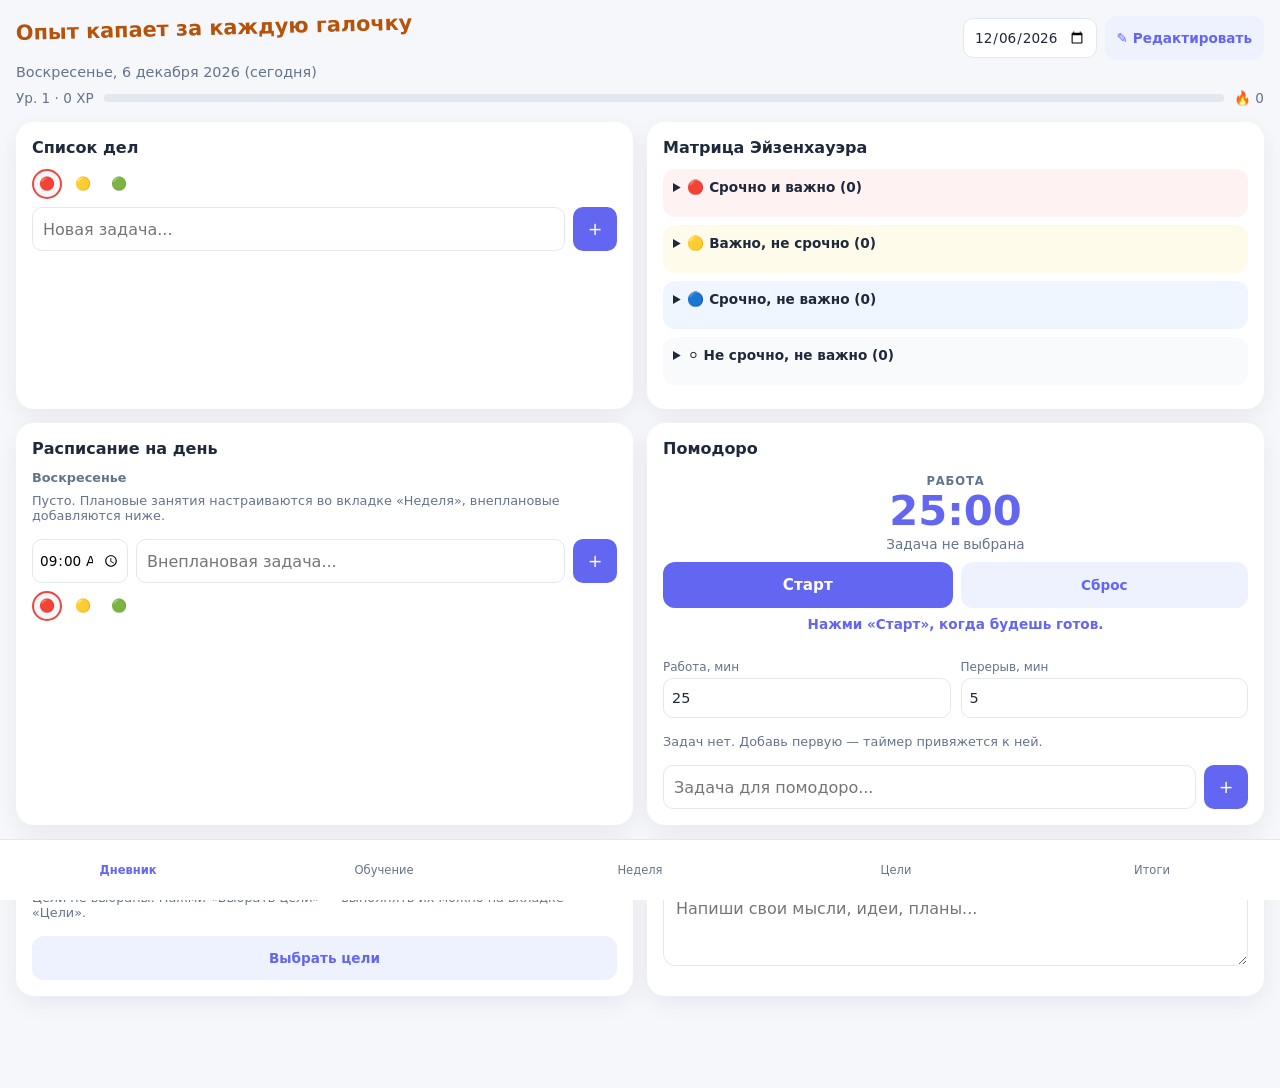
==== index.html @ 2822012b "Initial commit" ====
<!DOCTYPE html>
<html lang="ru">
<head>
  <meta charset="UTF-8">
  <meta name="viewport" content="width=device-width, initial-scale=1, viewport-fit=cover">
  <meta http-equiv="Cache-Control" content="no-cache, no-store, must-revalidate">
  <title>Мой ежедневник</title>

  <!-- Стили: по файлу на компонент/экран -->
  <link rel="stylesheet" href="css/base.css">
  <link rel="stylesheet" href="css/dashboard.css">
  <link rel="stylesheet" href="css/tasks.css">
  <link rel="stylesheet" href="css/matrix.css">
  <link rel="stylesheet" href="css/schedule.css">
  <link rel="stylesheet" href="css/week.css">
  <link rel="stylesheet" href="css/notes.css">
  <link rel="stylesheet" href="css/pomodoro.css">
  <link rel="stylesheet" href="css/goals.css">
  <link rel="stylesheet" href="css/learn.css">
  <link rel="stylesheet" href="css/review.css">
  <link rel="stylesheet" href="css/modals.css">
</head>
<body>
  <main id="app">
    <!-- ЭКРАН 1: ДАШБОРД -->
    <section id="screen-dashboard" class="screen active">
      <header class="screen-header">
        <div class="header-top">
          <!-- текст подставляет header.js: h1 пустой, чтобы при загрузке не мелькало приветствие -->
          <h1 id="app-greeting" class="splash"></h1>
          <div class="header-controls">
            <input type="date" id="date-picker" class="date-picker" title="Выбрать день для просмотра архива">
            <button id="edit-mode-toggle">Редактировать</button>
          </div>
        </div>
        <p id="current-date" class="current-date"></p>
        <div class="xp-bar">
          <span id="xp-label">0 XP</span>
          <div class="xp-track"><div id="xp-fill"></div></div>
          <span id="streak" title="Серия: сколько дней подряд ты закрываешь задачи">🔥 0</span>
        </div>
      </header>

      <div id="dashboard-grid" class="dashboard-grid">
        <!-- Карточки рендерятся JS -->
      </div>

      <button id="add-block-btn" class="fab" aria-label="Добавить блок">＋</button>
    </section>

    <!-- ЭКРАН 2: ОБУЧЕНИЕ -->
    <section id="screen-learn" class="screen">
      <h1>Создай свой ежедневник за 12 месяцев</h1>
      <p class="subtitle">12 ступеней: от первого тега до собственного приложения. Внутри каждого урока — интерактивные задания и живой редактор кода.</p>
      <div id="learn-progress" class="learn-progress"></div>
      <div id="steps-list" class="steps-list"></div>
    </section>

    <!-- ЭКРАН 3: НЕДЕЛЯ -->
    <section id="screen-week" class="screen">
      <h1>Неделя</h1>
      <p id="week-meta" class="week-meta"></p>
      <p class="subtitle">Расписание повторяется каждую неделю. Заметки привязаны к конкретной дате и не переносятся на следующую неделю.</p>
      <div id="week-schedule" class="week-schedule"></div>
    </section>

    <!-- ЭКРАН 4: ЦЕЛИ -->
    <section id="screen-goals" class="screen">
      <h1>Цели по SMART</h1>
      <p class="subtitle">Цель, у которой есть конкретика, измеримость и срок, выполняется в разы чаще.</p>
      <div class="goals-head">
        <h2 class="goals-heading">Мои цели</h2>
        <button id="toggle-done-goals" class="secondary-btn inline">Выполненные (0)</button>
      </div>
      <div id="goals-list" class="goals-list"></div>
      <div id="goals-done" class="goals-list hidden"></div>

      <div id="goal-form" class="goal-form"></div>
    </section>

    <!-- ЭКРАН 5: ИТОГИ МЕСЯЦА -->
    <section id="screen-review" class="screen">
      <h1>Итоги месяца</h1>
      <div id="review-form" class="review-form"></div>
      <div id="month-history" class="month-history"></div>
    </section>
  </main>

  <!-- НИЖНЯЯ НАВИГАЦИЯ -->
  <nav class="bottom-nav">
    <button data-screen="dashboard" class="active">Дневник</button>
    <button data-screen="learn">Обучение</button>
    <button data-screen="week">Неделя</button>
    <button data-screen="goals">Цели</button>
    <button data-screen="review">Итоги</button>
  </nav>

  <!-- Модалка выбора нового блока -->
  <div id="block-picker" class="modal hidden">
    <div class="modal-content">
      <h2>Добавить блок</h2>
      <div id="block-picker-options"></div>
      <button id="close-picker">Закрыть</button>
    </div>
  </div>

  <!-- Логика: порядок подключения важен -->
  <script src="js/config.js"></script>
  <script src="js/core/utils.js"></script>
  <script src="js/core/storage.js"></script>
  <script src="js/core/state.js"></script>
  <script src="js/core/gamification.js"></script>
  <script src="js/core/goals.js"></script>
  <script src="js/core/pomodoro.js"></script>
  <script src="js/ui/task-controls.js"></script>
  <script src="js/ui/header.js"></script>
  <script src="js/ui/navigation.js"></script>
  <script src="js/ui/block-picker.js"></script>
  <script src="js/ui/goal-picker.js"></script>
  <script src="js/blocks/todo-block.js"></script>
  <script src="js/blocks/matrix-block.js"></script>
  <script src="js/blocks/notes-block.js"></script>
  <script src="js/blocks/schedule-block.js"></script>
  <script src="js/blocks/pomodoro-block.js"></script>
  <script src="js/blocks/goals-block.js"></script>
  <script src="js/blocks/registry.js"></script>
  <script src="js/screens/dashboard.js"></script>
  <script src="js/screens/learn.js"></script>
  <script src="js/screens/week.js"></script>
  <script src="js/screens/goals.js"></script>
  <script src="js/screens/review.js"></script>
  <script src="js/app.js"></script>
</body>
</html>
---- css/base.css ----
/* base.css — переменные, сброс стилей, общий каркас экранов, шапка и XP-бар. */
:root {
  --bg: #f5f7fb;
  --card: #ffffff;
  --text: #1e293b;
  --muted: #64748b;
  --accent: #6366f1;
  --accent-soft: #eef2ff;
  --danger: #ef4444;
  --border: #e2e8f0;
  --radius: 18px;
  --shadow: 0 8px 24px rgba(15, 23, 42, 0.06);
  --page-padding: 16px;
}

* { box-sizing: border-box; }

html { -webkit-text-size-adjust: 100%; }

body {
  margin: 0;
  font-family: system-ui, -apple-system, "Segoe UI", Roboto, sans-serif;
  background: var(--bg);
  color: var(--text);
  padding-bottom: 76px;
  -webkit-tap-highlight-color: transparent;
}

/* Экраны: один виден, остальные скрыты */
.screen {
  display: none;
  /* одинаковые отступы со всех сторон, включая боковые вырезы телефонов */
  padding: var(--page-padding);
  padding-left: max(var(--page-padding), env(safe-area-inset-left));
  padding-right: max(var(--page-padding), env(safe-area-inset-right));
  max-width: 100%;
}
.screen.active { display: block; }

.screen h1 { margin: 0 0 4px; font-size: 1.3rem; }

/* Единый стиль для всех кнопок */
button {
  font-family: inherit;
  touch-action: manipulation;
  cursor: pointer;
  min-height: 44px;
  border: none;
  background: none;
  color: inherit;
}

input, textarea, select { max-width: 100%; }

.hidden { display: none !important; }

/* Общие кнопки-действия */
.primary-btn {
  background: var(--accent);
  color: white;
  border-radius: 12px;
  padding: 14px;
  width: 100%;
  font-size: 0.95rem;
  font-weight: 600;
}

.secondary-btn {
  width: 100%;
  margin-top: 8px;
  padding: 12px;
  border-radius: 12px;
  background: var(--accent-soft);
  color: var(--accent);
  font-weight: 600;
  font-size: 0.85rem;
}

.secondary-btn.inline {
  width: auto;
  margin-top: 0;
  padding: 10px 14px;
}

/* ===== Шапка дашборда ===== */
.header-top {
  display: flex;
  justify-content: space-between;
  align-items: center;
  flex-wrap: wrap;
  gap: 8px;
  margin-bottom: 4px;
}
.header-top h1 { margin: 0; font-size: 1.3rem; }

/* Случайная подсказка-«сплэш» как на титульном экране Minecraft */
.splash {
  color: #b45309;
  font-weight: 800;
  transform: rotate(-1.5deg);
  transform-origin: left center;
  overflow-wrap: anywhere;
  /* h1 пустой до подстановки: держим высоту, чтобы шапка не прыгала */
  min-height: 1.6em;
}

.current-date {
  margin: 0 0 10px;
  color: var(--muted);
  font-size: 0.9rem;
}

.header-controls {
  display: flex;
  flex-wrap: wrap;
  gap: 8px;
  align-items: center;
  min-width: 0;
}

.header-controls .date-picker {
  border: 1px solid var(--border);
  border-radius: 10px;
  padding: 8px 10px;
  font: inherit;
  font-size: 0.85rem;
  min-height: 40px;
  min-width: 0;
  color: var(--text);
}

#edit-mode-toggle {
  background: var(--accent-soft);
  color: var(--accent);
  border-radius: 12px;
  padding: 8px 12px;
  font-size: 0.85rem;
  font-weight: 600;
  white-space: nowrap;
  transition: background 0.2s, color 0.2s;
}
#edit-mode-toggle.active {
  background: var(--accent);
  color: white;
}

/* ===== XP-бар ===== */
.xp-bar {
  display: flex;
  align-items: center;
  gap: 10px;
  font-size: 0.85rem;
  color: var(--muted);
  min-width: 0;
}
.xp-track {
  flex: 1;
  min-width: 0;
  height: 8px;
  background: #e2e8f0;
  border-radius: 4px;
  overflow: hidden;
}
#xp-fill {
  height: 100%;
  width: 0;
  background: var(--accent);
  border-radius: 4px;
  transition: width 0.3s;
}

/* ===== Нижняя навигация ===== */
.bottom-nav {
  position: fixed;
  bottom: 0; left: 0; right: 0;
  display: flex;
  background: var(--card);
  border-top: 1px solid var(--border);
  padding: 6px 0 calc(6px + env(safe-area-inset-bottom));
  z-index: 20;
}

.bottom-nav button {
  flex: 1;
  padding: 10px 2px;
  font-size: 0.72rem;
  color: var(--muted);
  min-height: 48px;
}

.bottom-nav button.active { color: var(--accent); font-weight: 600; }
---- css/dashboard.css ----
/* dashboard.css — сетка дашборда, карточки блоков, режим редактирования, FAB. */
.dashboard-grid {
  display: grid;
  /* minmax(0, 1fr) не даёт широкому содержимому растянуть карточку и страницу */
  grid-template-columns: minmax(0, 1fr);
  gap: 14px;
  margin-top: 16px;
  min-width: 0;
}

@media (min-width: 640px) {
  .dashboard-grid { grid-template-columns: repeat(2, minmax(0, 1fr)); }
}

.dashboard-card {
  background: var(--card);
  border-radius: var(--radius);
  box-shadow: var(--shadow);
  padding: 16px;
  min-width: 0;
  max-width: 100%;
  touch-action: manipulation;
  transition: box-shadow 0.2s, transform 0.2s;
  position: relative;
}

.dashboard-card.dragging {
  opacity: 0.5;
  transform: scale(0.98);
}

.card-header {
  display: flex;
  justify-content: space-between;
  align-items: center;
  margin-bottom: 12px;
  gap: 8px;
}

.card-header h2 { font-size: 1rem; margin: 0; min-width: 0; }

.card-tools { display: flex; gap: 2px; align-items: center; flex-shrink: 0; }

/* Содержимое карточки не может растянуть её (и страницу) шире экрана:
   это и есть причина «пропавшего» отступа справа на мобильных. */
.card-body { min-width: 0; overflow-x: clip; }

.tool-btn {
  color: var(--muted);
  font-size: 0.9rem;
  padding: 4px 8px;
  border-radius: 6px;
  min-height: 36px;
}
.tool-btn:hover { background: #f1f5f9; }

.handle {
  cursor: grab;
  padding: 4px 8px;
  font-size: 1.2rem;
  color: var(--muted);
  touch-action: none;
}

/* Режим редактирования */
body.edit-mode .dashboard-card {
  outline: 2px dashed var(--accent);
}

/* ===== FAB: только в режиме редактирования ===== */
.fab {
  position: fixed;
  bottom: 88px;
  right: 20px;
  width: 56px;
  height: 56px;
  min-height: 56px;
  border-radius: 50%;
  background: var(--accent);
  color: white;
  font-size: 1.8rem;
  box-shadow: 0 6px 20px rgba(99, 102, 241, 0.4);
  z-index: 10;
  display: none;
}
body.edit-mode .fab { display: block; }
---- css/tasks.css ----
/* tasks.css — всё про задачи: строки, приоритеты, XP-чипы, поле создания.
   Используется блоками «Список дел», «Матрица» и «Расписание». */
.task-list { min-width: 0; }

.task-text {
  flex: 1;
  min-width: 0;
  overflow-wrap: anywhere;
}
.task-text.done { text-decoration: line-through; opacity: 0.5; }

/* ===== Строка задачи ===== */
.todo-item {
  display: flex;
  align-items: center;
  gap: 10px;
  padding: 10px 0;
  border-bottom: 1px solid #f1f5f9;
  min-height: 44px;
  min-width: 0;
}

.todo-item .todo-text { flex: 1; min-width: 0; }

.task-check {
  width: 22px;
  height: 22px;
  accent-color: var(--accent);
  flex-shrink: 0;
  margin: 0;
}

/* ===== Приоритет ===== */
.priority-dot {
  width: 10px; height: 10px; border-radius: 50%; flex-shrink: 0;
}
.priority-high { background: #ef4444; }
.priority-medium { background: #f59e0b; }
.priority-low { background: #10b981; }

.xp-chip {
  font-size: 0.7rem;
  color: var(--accent);
  background: var(--accent-soft);
  padding: 2px 6px;
  border-radius: 8px;
  white-space: nowrap;
  flex-shrink: 0;
}

/* Иконковые кнопки (удаление / смена приоритета) */
.icon-btn {
  color: #cbd5e1;
  font-size: 0.9rem;
  padding: 6px 8px;
  border-radius: 8px;
  min-height: 36px;
  flex-shrink: 0;
  background: none;
}
.icon-btn:hover { background: #f1f5f9; color: var(--danger); }
.icon-btn.danger { color: var(--danger); }
.priority-cycle { font-size: 1rem; }
.priority-cycle:hover { color: var(--muted); }

/* ===== Поле создания задачи ===== */
.todo-input-wrap {
  margin-top: 12px;
  display: flex;
  flex-direction: column;
  gap: 8px;
  min-width: 0;
}

.todo-add-row {
  display: flex;
  gap: 8px;
  min-width: 0;
  align-items: center;
}

.todo-text-input {
  flex: 1;
  min-width: 0;
  padding: 10px;
  border: 1px solid var(--border);
  border-radius: 10px;
  font: inherit;
  min-height: 44px;
}

.task-time-input {
  flex: 0 0 auto;
  width: 96px;
  min-width: 0;
  padding: 10px 6px;
  border: 1px solid var(--border);
  border-radius: 10px;
  font: inherit;
  font-size: 0.85rem;
  min-height: 44px;
}

.add-btn {
  background: var(--accent);
  color: white;
  border-radius: 10px;
  padding: 0 14px;
  font-size: 1.1rem;
  flex-shrink: 0;
  min-width: 44px;
}

/* ===== Приоритеты: кнопки-кружки ===== */
.priority-buttons { display: flex; gap: 6px; }

.priority-btn {
  width: 30px;
  height: 30px;
  min-height: 30px;
  flex: 0 0 auto;
  border-radius: 50%;
  border: 2px solid transparent;
  font-size: 0.8rem;
  line-height: 1;
  display: flex;
  align-items: center;
  justify-content: center;
  padding: 0;
}

/* Активный кружок не увеличивается — иначе он вылезает за отступ и затирает соседей */
.priority-btn.active { border-color: currentColor; background: rgba(15, 23, 42, 0.04); }
.priority-btn.high { color: #ef4444; }
.priority-btn.medium { color: #f59e0b; }
.priority-btn.low { color: #10b981; }
---- css/matrix.css ----
/* matrix.css — блок «Матрица Эйзенхауэра». */
.matrix-quad {
  border-radius: 12px;
  padding: 10px;
  margin-bottom: 8px;
  min-width: 0;
}
.quad-q1 { background: #fef2f2; }
.quad-q2 { background: #fffbeb; }
.quad-q3 { background: #eff6ff; }
.quad-q4 { background: #f8fafc; }

.matrix-quad summary {
  font-weight: 600;
  font-size: 0.85rem;
  cursor: pointer;
  min-height: 28px;
}

.quad-list { margin-top: 8px; min-width: 0; }

.quad-task {
  display: flex;
  align-items: center;
  gap: 8px;
  padding: 6px 0;
  border-bottom: 1px solid rgba(0, 0, 0, 0.05);
  min-width: 0;
}

.quad-task-text { font-size: 0.85rem; }

/* Поле создания внутри квадранта — компактнее, чем в списке дел */
.matrix-quad .todo-input-wrap { margin-top: 8px; gap: 6px; }

.matrix-quad .todo-text-input,
.matrix-quad .add-btn {
  min-height: 38px;
  font-size: 0.85rem;
}

.matrix-quad .todo-text-input { padding: 8px; }
.matrix-quad .add-btn { padding: 0 12px; }
---- css/schedule.css ----
/* schedule.css — блок «Расписание на день» на дашборде:
   плановые занятия из вкладки «Неделя» и внеплановые задачи. */
.sched-sub {
  font-size: 0.8rem;
  color: var(--muted);
  margin: 0 0 6px;
  font-weight: 600;
}

.schedule-list {
  margin-top: 8px;
  margin-bottom: 16px;
  min-width: 0;
}

.day-schedule-item {
  display: flex;
  flex-wrap: wrap;
  align-items: center;
  gap: 6px;
  padding: 10px 8px;
  border-radius: 8px;
  margin-bottom: 6px;
  min-height: 48px;
  min-width: 0;
}

.day-schedule-item.planned { background: #f8fafc; }
.day-schedule-item.extra { background: #f0f9ff; }

/* Внеплановая задача: текст занимает всю строку, кнопки уходят вниз,
   если места не хватает (узкий телефон). */
.day-schedule-item .item-subject { order: 1; }

/* Кнопки в строке расписания — компактнее, чтобы название оставалось в одну строку */
.day-schedule-item .icon-btn { padding: 6px 6px; font-size: 0.85rem; }
.day-schedule-item .xp-chip { font-size: 0.68rem; padding: 2px 5px; }

.day-schedule-item .xp-chip,
.day-schedule-item .priority-cycle,
.day-schedule-item .item-del { order: 2; }

.day-schedule-item .xp-chip { margin-left: auto; }

.day-schedule-item.done .item-subject {
  text-decoration: line-through;
  opacity: 0.6;
}

.day-schedule-item .item-time-static {
  min-width: 70px;
  flex-shrink: 0;
  color: var(--accent);
  font-weight: 600;
  font-size: 0.85rem;
}

.day-schedule-item input.item-time {
  flex: 0 0 auto;
  width: 78px;
  min-width: 0;
  border: 1px solid var(--border);
  border-radius: 6px;
  padding: 6px;
  font: inherit;
  font-size: 0.85rem;
  color: var(--accent);
  font-weight: 600;
}

.day-schedule-item .item-subject {
  /* база по содержимому: короткое название остаётся в одной строке с кнопками,
     длинное — выталкивает приоритет и крест на вторую строку */
  flex: 1 1 auto;
  min-width: 0;
  font-size: 0.9rem;
  overflow-wrap: anywhere;
}

/* Отступа сверху достаточно: поле создания — общий компонент задачи */
.extra-add-wrap { margin-top: 16px; }

.planned-empty {
  color: var(--muted);
  font-size: 0.8rem;
  margin: 4px 0;
}
---- css/week.css ----
/* week.css — экран «Неделя»: карточки дней, расписание и заметки. */
.week-meta {
  font-weight: 700;
  color: var(--accent);
  margin: 4px 0;
}

.week-schedule {
  display: flex;
  flex-direction: column;
  gap: 12px;
  margin-top: 16px;
}

.day-card {
  background: var(--card);
  border-radius: var(--radius);
  box-shadow: var(--shadow);
  padding: 16px;
  min-width: 0;
}

.day-card.today { border: 2px solid var(--accent); }

.day-header {
  display: flex;
  justify-content: space-between;
  align-items: center;
  margin-bottom: 12px;
  font-weight: 600;
  font-size: 1rem;
}

.day-date { color: var(--muted); font-weight: normal; font-size: 0.8rem; }

.day-schedule { margin-bottom: 12px; min-width: 0; }

.schedule-item {
  display: flex;
  align-items: center;
  gap: 8px;
  padding: 8px 0;
  border-bottom: 1px solid #f1f5f9;
  min-width: 0;
}

.schedule-item .week-time {
  flex: 0 0 auto;
  width: 104px;
  min-width: 0;
  border: 1px solid var(--border);
  border-radius: 8px;
  padding: 6px;
  font: inherit;
  font-size: 0.85rem;
}

.schedule-item .week-subject {
  flex: 1;
  min-width: 0;
  border: 1px solid var(--border);
  border-radius: 8px;
  padding: 6px;
  font: inherit;
  font-size: 0.9rem;
}

.add-schedule-btn {
  width: 100%;
  background: var(--accent-soft);
  color: var(--accent);
  border-radius: 12px;
  padding: 10px;
  margin-top: 10px;
  font-size: 0.85rem;
  font-weight: 600;
}

.day-notes textarea,
.day-notes-area {
  width: 100%;
  min-height: 60px;
  border: 1px solid var(--border);
  border-radius: 12px;
  padding: 12px;
  font: inherit;
  resize: vertical;
}
---- css/notes.css ----
/* notes.css — блок «Заметки». */
.notes-area {
  width: 100%;
  min-height: 80px;
  border: 1px solid var(--border);
  border-radius: 12px;
  padding: 12px;
  font: inherit;
  resize: vertical;
}
---- css/pomodoro.css ----
/* pomodoro.css — блок «Помодоро»: таймер, настройки, задачи и сообщения. */
.pomodoro-controller { text-align: center; padding: 4px 0 2px; }

.pomodoro-phase {
  font-size: 0.72rem;
  text-transform: uppercase;
  letter-spacing: 0.08em;
  color: var(--muted);
  font-weight: 700;
}

.pomodoro-timer {
  font-size: 2.6rem;
  font-weight: 800;
  line-height: 1.1;
  color: var(--accent);
  font-variant-numeric: tabular-nums;
}

.pomodoro-current {
  font-size: 0.85rem;
  color: var(--muted);
  margin-top: 2px;
  overflow-wrap: anywhere;
}

.pomodoro-controls {
  display: flex;
  gap: 8px;
  margin: 10px 0 8px;
}

.pomodoro-controls .primary-btn,
.pomodoro-controls .secondary-btn { margin-top: 0; }

.pomodoro-message {
  min-height: 2.4em;
  margin: 0;
  font-size: 0.85rem;
  font-weight: 600;
  color: var(--accent);
}

.pomodoro-message.workDone,
.pomodoro-message.breakDone { color: #15803d; }

.pomodoro-message.pause,
.pomodoro-message.stop { color: var(--muted); font-weight: 500; }

.pomodoro-settings {
  display: flex;
  gap: 10px;
  margin-top: 10px;
}

.pomodoro-setting {
  display: flex;
  flex-direction: column;
  gap: 4px;
  font-size: 0.75rem;
  color: var(--muted);
  flex: 1;
  min-width: 0;
}

.pomodoro-minutes {
  width: 100%;
  min-width: 0;
  min-height: 40px;
  border: 1px solid var(--border);
  border-radius: 10px;
  padding: 8px;
  font: inherit;
  font-size: 0.9rem;
  background: var(--card);
  color: var(--text);
}

.pomodoro-tasks {
  display: flex;
  flex-direction: column;
  gap: 6px;
  margin-top: 12px;
}

.pomodoro-task-row {
  display: flex;
  align-items: center;
  gap: 8px;
  min-height: 44px;
  padding: 4px 8px;
  border-radius: 8px;
  background: #f8fafc;
}

.pomodoro-task-row.active { background: var(--accent-soft); }

.pomodoro-task-text {
  flex: 1;
  min-width: 0;
  text-align: left;
  font: inherit;
  font-size: 0.9rem;
  color: var(--text);
  padding: 8px 4px;
  overflow-wrap: anywhere;
}

.pomodoro-task-row.active .pomodoro-task-text { color: var(--accent); font-weight: 600; }

/* Выполненные задачи помодоро */
.pomodoro-task-row .task-check { flex-shrink: 0; }
.pomodoro-task-row .xp-chip { flex-shrink: 0; }
.pomodoro-task-row.done .pomodoro-task-text {
  text-decoration: line-through;
  opacity: 0.6;
  color: var(--text);
  font-weight: 400;
}
.pomodoro-task-row .pomodoro-task-text:disabled { cursor: default; }
---- css/goals.css ----
/* goals.css — вкладка «Цели» (SMART) и блок «Цели» на главной. */
.goal-form {
  background: var(--card);
  border-radius: var(--radius);
  box-shadow: var(--shadow);
  padding: 16px;
  margin: 20px 0 12px;
  min-width: 0;
}

.goals-heading { font-size: 1rem; margin: 0 0 12px; }

.goal-label {
  display: block;
  font-weight: 600;
  font-size: 0.9rem;
  margin: 12px 0 4px;
}

.goal-form > .goal-label:first-of-type { margin-top: 0; }

.goal-hint {
  color: var(--muted);
  font-weight: 400;
  font-size: 0.75rem;
}

.goal-input,
.goal-textarea {
  width: 100%;
  border: 1px solid var(--border);
  border-radius: 10px;
  padding: 10px;
  font: inherit;
  font-size: 0.9rem;
  background: var(--card);
  color: var(--text);
  min-width: 0;
}

.goal-input { min-height: 44px; }
.goal-textarea { resize: vertical; }

.goal-input.invalid {
  border-color: var(--danger);
  box-shadow: 0 0 0 2px rgba(239, 68, 68, 0.15);
}

.smart-badge {
  display: inline-flex;
  align-items: center;
  justify-content: center;
  width: 20px;
  height: 20px;
  border-radius: 6px;
  background: var(--accent-soft);
  color: var(--accent);
  font-size: 0.7rem;
  font-weight: 800;
  flex-shrink: 0;
}

.goal-row {
  display: flex;
  flex-direction: column;
  gap: 4px;
  margin-top: 12px;
  min-width: 0;
}

.goal-row .goal-label { margin-top: 0; }

#add-goal { margin-top: 16px; }

/* ===== Список целей ===== */
.goals-head {
  display: flex;
  justify-content: space-between;
  align-items: center;
  flex-wrap: wrap;
  gap: 8px;
  margin-bottom: 10px;
}
.goals-head .goals-heading { margin: 0; }

.goals-list {
  display: flex;
  flex-direction: column;
  gap: 10px;
  min-width: 0;
}

.goal-card {
  display: flex;
  justify-content: space-between;
  align-items: center;
  gap: 10px;
  width: 100%;
  text-align: left;
  font: inherit;
  color: var(--text);
  background: var(--card);
  border-radius: var(--radius);
  box-shadow: var(--shadow);
  padding: 14px;
  min-width: 0;
}

.goal-card-main {
  display: flex;
  flex-direction: column;
  gap: 6px;
  min-width: 0;
  flex: 1;
}

.goal-card-title {
  font-weight: 600;
  font-size: 0.95rem;
  overflow-wrap: anywhere;
}

.goal-card-meta {
  display: flex;
  align-items: center;
  flex-wrap: wrap;
  gap: 6px;
  color: var(--muted);
  font-size: 0.78rem;
}

.goal-card-side {
  display: flex;
  flex-direction: column;
  align-items: flex-end;
  gap: 6px;
  flex-shrink: 0;
}

.goal-smart-count { font-size: 0.7rem; color: var(--muted); white-space: nowrap; }

.goal-card.done .goal-card-title { text-decoration: line-through; opacity: 0.6; }

/* ===== Описание цели по SMART (модалка) ===== */
.goal-detail .goal-card-meta { margin: 0 0 12px; }

.goal-smart {
  display: flex;
  flex-direction: column;
  gap: 10px;
  margin-bottom: 14px;
}

.smart-row { display: flex; gap: 10px; align-items: flex-start; }
.smart-row .smart-badge { margin-top: 2px; }

.smart-text { display: flex; flex-direction: column; gap: 2px; min-width: 0; }
.smart-title { font-weight: 600; font-size: 0.8rem; }
.smart-value { font-size: 0.85rem; white-space: pre-wrap; overflow-wrap: anywhere; }
.smart-row.empty .smart-value { color: var(--muted); }

.goal-confirm-title { font-size: 0.9rem; color: var(--muted); margin-top: 0; }
.goal-detail .delete-goal-btn { color: var(--danger); }

.checkbox-row {
  display: flex;
  align-items: flex-start;
  gap: 10px;
  font-size: 0.85rem;
  min-height: 44px;
  padding: 8px 0;
  cursor: pointer;
}

.checkbox-row input[type="checkbox"] {
  width: 20px;
  height: 20px;
  accent-color: var(--accent);
  flex-shrink: 0;
  margin: 2px 0 0;
}

/* ===== Блок «Цели» на главной ===== */
.goals-block-list {
  display: flex;
  flex-direction: column;
  gap: 6px;
  min-width: 0;
}

.goals-block-item {
  display: flex;
  align-items: center;
  gap: 8px;
  width: 100%;
  text-align: left;
  font: inherit;
  color: var(--text);
  background: #f8fafc;
  border-radius: 8px;
  padding: 10px;
  min-height: 44px;
}

.goals-block-title {
  flex: 1;
  min-width: 0;
  font-size: 0.9rem;
  overflow-wrap: anywhere;
}

.goals-block-due { font-size: 0.75rem; color: var(--muted); white-space: nowrap; flex-shrink: 0; }

.block-action-btn {
  width: 100%;
  margin-top: 12px;
  background: var(--accent-soft);
  color: var(--accent);
  border-radius: 12px;
  padding: 10px;
  font-size: 0.85rem;
  font-weight: 600;
}

/* ===== Выбор целей для блока ===== */
.goal-picker-list { display: flex; flex-direction: column; margin-bottom: 12px; }
.goal-picker-text { display: flex; flex-direction: column; gap: 2px; min-width: 0; }
.goal-picker-due { color: var(--muted); font-size: 0.75rem; }
---- css/learn.css ----
/* learn.css — экран «Обучение»: прогресс курса, карточки ступеней и модалка урока. */
.subtitle { color: var(--muted); font-size: 0.9rem; }

/* ===== Прогресс курса ===== */
.learn-progress {
  background: var(--card);
  border-radius: var(--radius);
  box-shadow: var(--shadow);
  padding: 14px 16px;
  margin-bottom: 14px;
}

.learn-progress-row {
  display: flex;
  align-items: center;
  justify-content: space-between;
  gap: 8px;
  font-size: 0.85rem;
  font-weight: 600;
  margin-bottom: 8px;
}

.learn-progress-label { color: var(--text); }
.learn-progress-xp { color: var(--accent); }

.learn-progress-track {
  height: 10px;
  border-radius: 99px;
  background: #e5e7eb;
  overflow: hidden;
}

.learn-progress-fill {
  height: 100%;
  border-radius: 99px;
  background: linear-gradient(90deg, var(--accent), #a855f7);
  transition: width 0.3s ease;
}

/* ===== Карточки ступеней ===== */
.steps-list { display: flex; flex-direction: column; }

.step-card {
  display: flex;
  justify-content: space-between;
  align-items: stretch;
  gap: 12px;
  width: 100%;
  text-align: left;
  font: inherit;
  color: var(--text);
  background: var(--card);
  border: 2px solid transparent;
  border-radius: var(--radius);
  box-shadow: var(--shadow);
  padding: 14px;
  margin-bottom: 12px;
  min-width: 0;
  cursor: pointer;
  transition: border-color 0.15s ease, transform 0.12s ease;
}

.step-card:hover { border-color: #c7d2fe; }
.step-card:active { transform: translateY(1px); }
.step-card.done { border-color: #bbf7d0; }

.step-card-main {
  display: flex;
  flex-direction: column;
  gap: 5px;
  min-width: 0;
  flex: 1;
}

.month-badge {
  align-self: flex-start;
  background: var(--accent-soft);
  color: var(--accent);
  font-weight: 700;
  padding: 4px 9px;
  border-radius: 9px;
  font-size: 0.72rem;
  white-space: nowrap;
}

.step-card-title { font-weight: 700; font-size: 0.98rem; }

.step-desc {
  color: var(--muted);
  font-size: 0.84rem;
  line-height: 1.45;
  overflow-wrap: anywhere;
}

.step-topics { color: #94a3b8; font-size: 0.74rem; }

.step-card-side {
  display: flex;
  flex-direction: column;
  align-items: flex-end;
  justify-content: space-between;
  gap: 8px;
  flex-shrink: 0;
}

.step-status {
  font-size: 0.74rem;
  font-weight: 700;
  color: #b45309;
  white-space: nowrap;
}

.step-status.done { color: #15803d; }

.step-open {
  font-size: 0.75rem;
  font-weight: 600;
  color: var(--accent);
  white-space: nowrap;
}

/* ===== Модалка урока ===== */
.lesson-modal .month-badge { display: inline-block; }
.lesson-modal h2 { margin: 10px 0 6px; font-size: 1.15rem; }
.lesson-tagline { color: var(--muted); font-size: 0.9rem; }

.lesson-topics {
  margin: 10px 0;
  padding-left: 20px;
  font-size: 0.88rem;
}

.lesson-topics li { margin-bottom: 4px; }

.lesson-outcome {
  background: #f8fafc;
  border-radius: 10px;
  padding: 10px 12px;
  font-size: 0.86rem;
  margin: 0;
}

.lesson-actions {
  display: flex;
  flex-direction: column;
  gap: 8px;
  margin-top: 14px;
}

.lesson-actions .primary-btn,
.lesson-actions .secondary-btn {
  display: flex;
  align-items: center;
  justify-content: center;
  min-height: 48px;
  margin-top: 0;
  text-align: center;
  text-decoration: none;
}

.lesson-toggle.done {
  background: #ecfdf5;
  color: #15803d;
}
---- css/review.css ----
/* review.css — экран «Итоги месяца»: выбор месяца, форма и история. */
.review-month-row {
  display: flex;
  align-items: center;
  flex-wrap: wrap;
  gap: 8px;
  margin-bottom: 2px;
}

.review-form label {
  font-weight: 600;
  font-size: 0.9rem;
  display: block;
  margin-bottom: 4px;
}

.review-month-row label { margin-bottom: 0; }

.review-month-controls {
  display: flex;
  gap: 8px;
  min-width: 0;
}

.review-select {
  flex: 1 1 auto;
  min-width: 0;
  border: 1px solid var(--border);
  border-radius: 10px;
  padding: 8px 10px;
  font: inherit;
  font-size: 0.9rem;
  min-height: 40px;
  background: var(--card);
  color: var(--text);
}

.review-status {
  color: var(--muted);
  font-size: 0.8rem;
  margin: 6px 0 12px;
}

.review-status.warn { color: #b45309; font-weight: 600; }

.review-form textarea {
  width: 100%;
  min-height: 72px;
  border: 1px solid var(--border);
  border-radius: 12px;
  padding: 12px;
  font: inherit;
  resize: vertical;
  margin-bottom: 12px;
}

#save-review {
  background: var(--accent);
  color: white;
  border-radius: 12px;
  padding: 14px;
  width: 100%;
  font-size: 0.95rem;
}

.history-title { font-size: 1rem; margin: 20px 0 10px; }

/* Карточка истории — кнопка: целиком открывает итог на редактирование */
.history-card {
  display: block;
  width: 100%;
  text-align: left;
  font: inherit;
  font-size: 0.85rem;
  color: var(--text);
  margin-bottom: 10px;
  cursor: pointer;
}

.history-card.selected { outline: 2px solid var(--accent); }

.history-head {
  display: flex;
  justify-content: space-between;
  align-items: baseline;
  gap: 8px;
}

.history-edit {
  color: var(--accent);
  font-size: 0.8rem;
  font-weight: 600;
  white-space: nowrap;
}

.history-field { display: block; margin-top: 8px; }

.history-label {
  display: block;
  color: var(--muted);
  font-size: 0.75rem;
}

.history-value {
  display: block;
  white-space: pre-wrap;
  overflow-wrap: anywhere;
}

.history-field.empty .history-value { color: var(--muted); }

.empty-hint { color: var(--muted); font-size: 0.85rem; }
---- css/modals.css ----
/* modals.css — модалки: выбор блока и урок. */
.modal {
  position: fixed;
  inset: 0;
  background: rgba(0, 0, 0, 0.4);
  display: grid;
  place-items: center;
  z-index: 100;
  padding: 16px;
}
.modal.hidden { display: none; }

.modal-content {
  background: white;
  border-radius: 20px;
  padding: 20px;
  width: min(92vw, 400px);
  max-height: 80vh;
  overflow-y: auto;
}

.modal-content h2 { margin-top: 0; font-size: 1.1rem; }

.picker-option {
  display: block;
  width: 100%;
  padding: 14px;
  margin-bottom: 8px;
  border: 1px solid var(--border);
  border-radius: 12px;
  background: white;
  font-size: 0.9rem;
  transition: background 0.2s;
}
.picker-option:hover { background: #f8fafc; }

#close-picker {
  width: 100%;
  padding: 12px;
  border-radius: 12px;
  background: var(--accent-soft);
  color: var(--accent);
  font-weight: 600;
  margin-top: 4px;
}
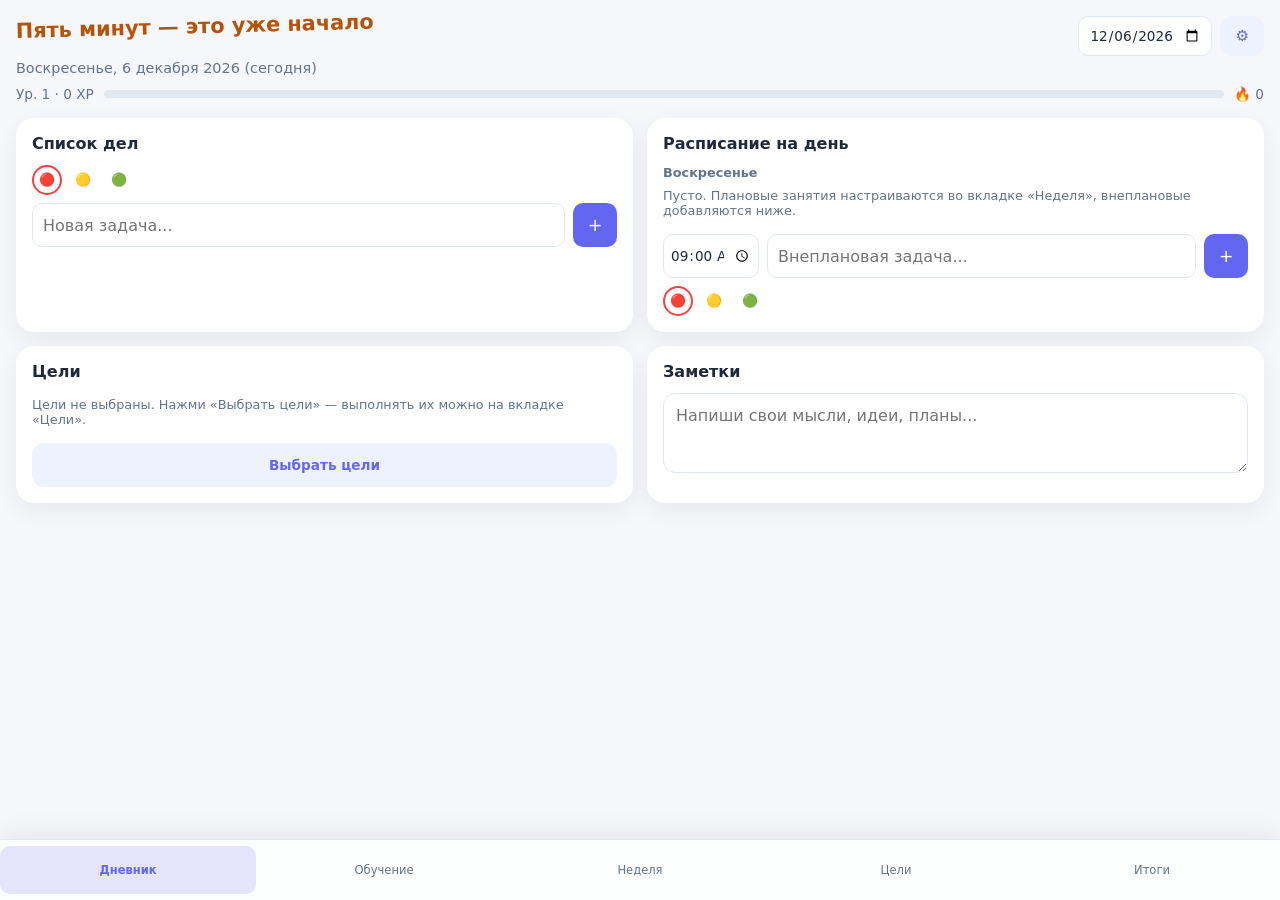
==== commit e13b271d: "v2" ====
--- a/index.html
+++ b/index.html
@@ -4,6 +4,15 @@
   <meta charset="UTF-8">
   <meta name="viewport" content="width=device-width, initial-scale=1, viewport-fit=cover">
   <meta http-equiv="Cache-Control" content="no-cache, no-store, must-revalidate">
+  <meta name="description" content="Школьный ежедневник: дела, расписание, цели, заметки, помодоро и обучение. Работает офлайн.">
+  <meta name="theme-color" content="#6366f1">
+  <link rel="manifest" href="manifest.webmanifest">
+  <link rel="icon" href="icons/icon-192.png" type="image/png">
+  <link rel="apple-touch-icon" href="icons/apple-touch-icon.png">
+  <meta name="mobile-web-app-capable" content="yes">
+  <meta name="apple-mobile-web-app-capable" content="yes">
+  <meta name="apple-mobile-web-app-title" content="Ежедневник">
+  <meta name="apple-mobile-web-app-status-bar-style" content="default">
   <title>Мой ежедневник</title>
 
   <!-- Стили: по файлу на компонент/экран -->
@@ -19,6 +28,32 @@
   <link rel="stylesheet" href="css/learn.css">
   <link rel="stylesheet" href="css/review.css">
   <link rel="stylesheet" href="css/modals.css">
+  <link rel="stylesheet" href="css/settings.css">
+  <link rel="stylesheet" href="css/timer-alert.css">
+  <link rel="stylesheet" href="css/themes.css">
+  <script>
+    /* Тема применяется до первой отрисовки, чтобы не мигало светлым.
+       Ключ совпадает с App.config.STORAGE_KEY (school_planner_v3). */
+    (function () {
+      try {
+        var saved = JSON.parse(localStorage.getItem('school_planner_v3') || 'null');
+        var theme = saved && saved.theme;
+        if (!theme) return;
+        var mode = theme.mode;
+        if (mode !== 'dark' && mode !== 'custom') return;
+        var customCSS = String(theme.customCSS || '');
+        if (mode === 'custom' && !customCSS.trim()) return;
+        document.documentElement.dataset.theme = mode;
+        document.documentElement.style.colorScheme = mode === 'dark' ? 'dark' : 'light';
+        if (mode === 'custom') {
+          var style = document.createElement('style');
+          style.id = 'custom-theme-style';
+          style.textContent = customCSS;
+          document.head.appendChild(style);
+        }
+      } catch (e) { /* первый запуск или испорченные данные */ }
+    })();
+  </script>
 </head>
 <body>
   <main id="app">
@@ -30,7 +65,7 @@
           <h1 id="app-greeting" class="splash"></h1>
           <div class="header-controls">
             <input type="date" id="date-picker" class="date-picker" title="Выбрать день для просмотра архива">
-            <button id="edit-mode-toggle">Редактировать</button>
+            <button id="settings-btn" type="button" aria-label="Настройки" title="Настройки">⚙</button>
           </div>
         </div>
         <p id="current-date" class="current-date"></p>
@@ -66,15 +101,17 @@
 
     <!-- ЭКРАН 4: ЦЕЛИ -->
     <section id="screen-goals" class="screen">
-      <h1>Цели по SMART</h1>
-      <p class="subtitle">Цель, у которой есть конкретика, измеримость и срок, выполняется в разы чаще.</p>
+      <h1>Мои цели</h1>
+      <p class="subtitle">Здесь твои цели и сроки. Сформулируй ниже новую цель по SMART — с конкретикой, измеримостью и датой.</p>
+
       <div class="goals-head">
-        <h2 class="goals-heading">Мои цели</h2>
+        <h2 class="goals-heading">Активные цели</h2>
         <button id="toggle-done-goals" class="secondary-btn inline">Выполненные (0)</button>
       </div>
       <div id="goals-list" class="goals-list"></div>
       <div id="goals-done" class="goals-list hidden"></div>
 
+      <h2 class="goals-section-title">Цели по SMART</h2>
       <div id="goal-form" class="goal-form"></div>
     </section>
 
@@ -109,13 +146,20 @@
   <script src="js/core/utils.js"></script>
   <script src="js/core/storage.js"></script>
   <script src="js/core/state.js"></script>
+  <script src="js/ui/theme.js"></script>
   <script src="js/core/gamification.js"></script>
   <script src="js/core/goals.js"></script>
   <script src="js/core/pomodoro.js"></script>
+  <script src="js/core/sounds.js"></script>
+  <script src="js/core/sound.js"></script>
+  <script src="js/core/pwa.js"></script>
   <script src="js/ui/task-controls.js"></script>
   <script src="js/ui/header.js"></script>
   <script src="js/ui/navigation.js"></script>
   <script src="js/ui/block-picker.js"></script>
+  <script src="js/ui/timer-alert.js"></script>
+  <script src="js/ui/settings.js"></script>
+  <script src="js/ui/overlay-guard.js"></script>
   <script src="js/ui/goal-picker.js"></script>
   <script src="js/blocks/todo-block.js"></script>
   <script src="js/blocks/matrix-block.js"></script>
--- a/css/base.css
+++ b/css/base.css
@@ -11,6 +11,17 @@
   --radius: 18px;
   --shadow: 0 8px 24px rgba(15, 23, 42, 0.06);
   --page-padding: 16px;
+  /* мягкие поверхности и служебные цвета — их переопределяют темы */
+  --surface-soft: #f8fafc;
+  --track: #e2e8f0;
+  --splash: #b45309;
+  --overlay: rgba(15, 23, 42, 0.45);
+  --quad-border: rgba(15, 23, 42, 0.06);
+  /* квадранты матрицы: в тёмной теме переопределяются */
+  --quad-q1: #fef2f2;
+  --quad-q2: #fffbeb;
+  --quad-q3: #eff6ff;
+  --quad-q4: #f8fafc;
 }
 
 * { box-sizing: border-box; }
@@ -50,9 +61,28 @@
   color: inherit;
 }
 
-input, textarea, select { max-width: 100%; }
+input, textarea, select { max-width: 100%; color: var(--text); }
+
+/* Поля ввода — цвета темы, иначе в тёмной теме они остаются белыми */
+input:not([type="checkbox"]):not([type="radio"]):not([type="range"]),
+textarea,
+select {
+  background-color: var(--card);
+  color: var(--text);
+}
 
 .hidden { display: none !important; }
+
+/* Пока открыт оверлей/модалка, страница под ними не прокручивается */
+html.overlay-open,
+body.overlay-open { overflow: hidden; }
+
+body.overlay-open {
+  position: fixed;
+  left: 0;
+  right: 0;
+  width: 100%;
+}
 
 /* Общие кнопки-действия */
 .primary-btn {
@@ -95,7 +125,7 @@
 
 /* Случайная подсказка-«сплэш» как на титульном экране Minecraft */
 .splash {
-  color: #b45309;
+  color: var(--splash);
   font-weight: 800;
   transform: rotate(-1.5deg);
   transform-origin: left center;
@@ -127,21 +157,26 @@
   min-height: 40px;
   min-width: 0;
   color: var(--text);
-}
-
-#edit-mode-toggle {
+  background: var(--card);
+}
+
+#settings-btn {
   background: var(--accent-soft);
   color: var(--accent);
   border-radius: 12px;
   padding: 8px 12px;
-  font-size: 0.85rem;
-  font-weight: 600;
+  font-size: 0.95rem;
+  font-weight: 600;
+  line-height: 1.1;
+  min-height: 40px;
+  min-width: 44px;
   white-space: nowrap;
   transition: background 0.2s, color 0.2s;
 }
-#edit-mode-toggle.active {
+#settings-btn.active {
   background: var(--accent);
   color: white;
+  font-size: 0.85rem;
 }
 
 /* ===== XP-бар ===== */
@@ -157,7 +192,7 @@
   flex: 1;
   min-width: 0;
   height: 8px;
-  background: #e2e8f0;
+  background: var(--track);
   border-radius: 4px;
   overflow: hidden;
 }
@@ -174,10 +209,19 @@
   position: fixed;
   bottom: 0; left: 0; right: 0;
   display: flex;
+  /* не чистая card, а лёгкий микс с фоном: панель не выглядит чужой полосой */
   background: var(--card);
+  background: color-mix(in srgb, var(--card) 82%, var(--bg));
+  -webkit-backdrop-filter: blur(14px);
+  backdrop-filter: blur(14px);
   border-top: 1px solid var(--border);
   padding: 6px 0 calc(6px + env(safe-area-inset-bottom));
+  box-shadow: 0 -8px 24px rgba(15, 23, 42, 0.06);
   z-index: 20;
+}
+
+html[data-theme="dark"] .bottom-nav {
+  box-shadow: 0 -8px 24px rgba(0, 0, 0, 0.45);
 }
 
 .bottom-nav button {
@@ -186,6 +230,13 @@
   font-size: 0.72rem;
   color: var(--muted);
   min-height: 48px;
-}
-
-.bottom-nav button.active { color: var(--accent); font-weight: 600; }
+  border-radius: 10px;
+  transition: color 0.2s, background 0.2s;
+}
+
+.bottom-nav button.active {
+  color: var(--accent);
+  font-weight: 600;
+  background: var(--accent-soft);
+  background: color-mix(in srgb, var(--accent) 16%, transparent);
+}
--- a/css/dashboard.css
+++ b/css/dashboard.css
@@ -52,7 +52,7 @@
   border-radius: 6px;
   min-height: 36px;
 }
-.tool-btn:hover { background: #f1f5f9; }
+.tool-btn:hover { background: var(--surface-soft); }
 
 .handle {
   cursor: grab;
--- a/css/tasks.css
+++ b/css/tasks.css
@@ -15,7 +15,7 @@
   align-items: center;
   gap: 10px;
   padding: 10px 0;
-  border-bottom: 1px solid #f1f5f9;
+  border-bottom: 1px solid var(--border);
   min-height: 44px;
   min-width: 0;
 }
@@ -50,7 +50,7 @@
 
 /* Иконковые кнопки (удаление / смена приоритета) */
 .icon-btn {
-  color: #cbd5e1;
+  color: var(--muted);
   font-size: 0.9rem;
   padding: 6px 8px;
   border-radius: 8px;
@@ -58,7 +58,7 @@
   flex-shrink: 0;
   background: none;
 }
-.icon-btn:hover { background: #f1f5f9; color: var(--danger); }
+.icon-btn:hover { background: var(--surface-soft); color: var(--danger); }
 .icon-btn.danger { color: var(--danger); }
 .priority-cycle { font-size: 1rem; }
 .priority-cycle:hover { color: var(--muted); }
@@ -130,7 +130,7 @@
 }
 
 /* Активный кружок не увеличивается — иначе он вылезает за отступ и затирает соседей */
-.priority-btn.active { border-color: currentColor; background: rgba(15, 23, 42, 0.04); }
+.priority-btn.active { border-color: currentColor; background: var(--surface-soft); }
 .priority-btn.high { color: #ef4444; }
 .priority-btn.medium { color: #f59e0b; }
 .priority-btn.low { color: #10b981; }
--- a/css/matrix.css
+++ b/css/matrix.css
@@ -5,10 +5,10 @@
   margin-bottom: 8px;
   min-width: 0;
 }
-.quad-q1 { background: #fef2f2; }
-.quad-q2 { background: #fffbeb; }
-.quad-q3 { background: #eff6ff; }
-.quad-q4 { background: #f8fafc; }
+.quad-q1 { background: var(--quad-q1); }
+.quad-q2 { background: var(--quad-q2); }
+.quad-q3 { background: var(--quad-q3); }
+.quad-q4 { background: var(--quad-q4); }
 
 .matrix-quad summary {
   font-weight: 600;
@@ -24,7 +24,7 @@
   align-items: center;
   gap: 8px;
   padding: 6px 0;
-  border-bottom: 1px solid rgba(0, 0, 0, 0.05);
+  border-bottom: 1px solid var(--quad-border);
   min-width: 0;
 }
 
--- a/css/schedule.css
+++ b/css/schedule.css
@@ -25,8 +25,8 @@
   min-width: 0;
 }
 
-.day-schedule-item.planned { background: #f8fafc; }
-.day-schedule-item.extra { background: #f0f9ff; }
+.day-schedule-item.planned { background: var(--surface-soft); }
+.day-schedule-item.extra { background: var(--accent-soft); }
 
 /* Внеплановая задача: текст занимает всю строку, кнопки уходят вниз,
    если места не хватает (узкий телефон). */
@@ -66,6 +66,7 @@
   font-size: 0.85rem;
   color: var(--accent);
   font-weight: 600;
+  background: var(--card);
 }
 
 .day-schedule-item .item-subject {
--- a/css/week.css
+++ b/css/week.css
@@ -40,7 +40,7 @@
   align-items: center;
   gap: 8px;
   padding: 8px 0;
-  border-bottom: 1px solid #f1f5f9;
+  border-bottom: 1px solid var(--border);
   min-width: 0;
 }
 
@@ -53,6 +53,7 @@
   padding: 6px;
   font: inherit;
   font-size: 0.85rem;
+  background: var(--card);
 }
 
 .schedule-item .week-subject {
@@ -63,6 +64,7 @@
   padding: 6px;
   font: inherit;
   font-size: 0.9rem;
+  background: var(--card);
 }
 
 .add-schedule-btn {
@@ -85,4 +87,6 @@
   padding: 12px;
   font: inherit;
   resize: vertical;
+  background: var(--card);
+  color: var(--text);
 }
--- a/css/notes.css
+++ b/css/notes.css
@@ -8,3 +8,71 @@
   font: inherit;
   resize: vertical;
 }
+
+.notes-area {
+  background: var(--card);
+  color: var(--text);
+}
+
+/* Тумблер «показывать заметки прошлого дня» — только в редактировании */
+.notes-toggle {
+  display: flex;
+  align-items: center;
+  gap: 10px;
+  min-height: 44px;
+  margin-top: 8px;
+  font-size: 0.82rem;
+  color: var(--muted);
+  cursor: pointer;
+}
+
+.notes-toggle input {
+  width: 18px;
+  height: 18px;
+  margin: 0;
+  accent-color: var(--accent);
+  flex-shrink: 0;
+}
+
+/* Вчерашние заметки: только показ, без копирования в сегодняшние */
+.notes-yesterday {
+  margin-top: 10px;
+  padding: 10px 12px;
+  border-left: 3px solid var(--accent);
+  border-radius: 10px;
+  background: var(--surface-soft);
+}
+
+.notes-yesterday-head {
+  display: flex;
+  justify-content: space-between;
+  align-items: baseline;
+  gap: 8px;
+  color: var(--muted);
+  font-size: 0.7rem;
+  font-weight: 700;
+  letter-spacing: 0.05em;
+  text-transform: uppercase;
+}
+
+.notes-yesterday-text {
+  margin: 6px 0 0;
+  font-size: 0.86rem;
+  white-space: pre-wrap;
+  overflow-wrap: anywhere;
+}
+
+.notes-yesterday-text.empty {
+  color: var(--muted);
+  font-style: italic;
+}
+
+/* Пометка, что блок переключён в общие (не дневные) заметки */
+.notes-mode-hint {
+  margin: 0 0 8px;
+  color: var(--accent);
+  font-size: 0.72rem;
+  font-weight: 700;
+  letter-spacing: 0.04em;
+  text-transform: uppercase;
+}
--- a/css/pomodoro.css
+++ b/css/pomodoro.css
@@ -90,7 +90,7 @@
   min-height: 44px;
   padding: 4px 8px;
   border-radius: 8px;
-  background: #f8fafc;
+  background: var(--surface-soft);
 }
 
 .pomodoro-task-row.active { background: var(--accent-soft); }
@@ -118,3 +118,63 @@
   font-weight: 400;
 }
 .pomodoro-task-row .pomodoro-task-text:disabled { cursor: default; }
+
+/* Выбор звука конца таймера — только в редактировании блока */
+.pomodoro-sound-row {
+  display: flex;
+  align-items: flex-end;
+  gap: 8px;
+  margin-top: 10px;
+  padding: 10px;
+  border-radius: 10px;
+  background: var(--surface-soft);
+}
+
+.pomodoro-sound-row .pomodoro-setting { flex: 1; }
+
+.pomodoro-sound {
+  width: 100%;
+  min-width: 0;
+  min-height: 40px;
+  border: 1px solid var(--border);
+  border-radius: 10px;
+  padding: 8px;
+  font: inherit;
+  font-size: 0.85rem;
+  background: var(--card);
+  color: var(--text);
+}
+
+.pomodoro-sound-test {
+  flex-shrink: 0;
+  width: auto;
+  margin-top: 0;
+  padding: 10px 12px;
+}
+
+.pomodoro-sound-hint {
+  margin: 6px 0 0;
+  color: var(--muted);
+  font-size: 0.75rem;
+}
+
+.pomodoro-sound-extra {
+  display: flex;
+  align-items: center;
+  flex-wrap: wrap;
+  gap: 8px;
+  margin-top: 8px;
+}
+
+.pomodoro-sound-add {
+  display: inline-flex;
+  align-items: center;
+  justify-content: center;
+  width: auto;
+  margin: 0;
+  padding: 8px 12px;
+  min-height: 36px;
+  border-radius: 10px;
+  font-size: 0.8rem;
+  cursor: pointer;
+}
--- a/css/goals.css
+++ b/css/goals.css
@@ -4,11 +4,17 @@
   border-radius: var(--radius);
   box-shadow: var(--shadow);
   padding: 16px;
-  margin: 20px 0 12px;
+  margin: 0 0 12px;
   min-width: 0;
 }
 
 .goals-heading { font-size: 1rem; margin: 0 0 12px; }
+
+/* «Цели по SMART» — второй уровень, стоит прямо перед формой */
+.goals-section-title {
+  font-size: 1.05rem;
+  margin: 24px 0 10px;
+}
 
 .goal-label {
   display: block;
@@ -139,6 +145,10 @@
 
 .goal-smart-count { font-size: 0.7rem; color: var(--muted); white-space: nowrap; }
 
+/* Просроченный срок цели — красным, чтобы бросался в глаза */
+.goal-due-overdue,
+.goals-block-due.overdue { color: var(--danger); font-weight: 600; }
+
 .goal-card.done .goal-card-title { text-decoration: line-through; opacity: 0.6; }
 
 /* ===== Описание цели по SMART (модалка) ===== */
@@ -196,7 +206,7 @@
   text-align: left;
   font: inherit;
   color: var(--text);
-  background: #f8fafc;
+  background: var(--surface-soft);
   border-radius: 8px;
   padding: 10px;
   min-height: 44px;
--- a/css/learn.css
+++ b/css/learn.css
@@ -26,7 +26,7 @@
 .learn-progress-track {
   height: 10px;
   border-radius: 99px;
-  background: #e5e7eb;
+  background: var(--track);
   overflow: hidden;
 }
 
@@ -60,9 +60,9 @@
   transition: border-color 0.15s ease, transform 0.12s ease;
 }
 
-.step-card:hover { border-color: #c7d2fe; }
+.step-card:hover { border-color: var(--accent); }
 .step-card:active { transform: translateY(1px); }
-.step-card.done { border-color: #bbf7d0; }
+.step-card.done { border-color: #22c55e; }
 
 .step-card-main {
   display: flex;
@@ -92,7 +92,7 @@
   overflow-wrap: anywhere;
 }
 
-.step-topics { color: #94a3b8; font-size: 0.74rem; }
+.step-topics { color: var(--muted); font-size: 0.74rem; }
 
 .step-card-side {
   display: flex;
@@ -133,7 +133,7 @@
 .lesson-topics li { margin-bottom: 4px; }
 
 .lesson-outcome {
-  background: #f8fafc;
+  background: var(--surface-soft);
   border-radius: 10px;
   padding: 10px 12px;
   font-size: 0.86rem;
--- a/css/review.css
+++ b/css/review.css
@@ -41,7 +41,7 @@
   margin: 6px 0 12px;
 }
 
-.review-status.warn { color: #b45309; font-weight: 600; }
+.review-status.warn { color: var(--splash); font-weight: 600; }
 
 .review-form textarea {
   width: 100%;
@@ -52,6 +52,8 @@
   font: inherit;
   resize: vertical;
   margin-bottom: 12px;
+  background: var(--card);
+  color: var(--text);
 }
 
 #save-review {
--- a/css/modals.css
+++ b/css/modals.css
@@ -1,8 +1,9 @@
 /* modals.css — модалки: выбор блока и урок. */
 .modal {
   position: fixed;
+  overscroll-behavior: contain;
   inset: 0;
-  background: rgba(0, 0, 0, 0.4);
+  background: var(--overlay);
   display: grid;
   place-items: center;
   z-index: 100;
@@ -11,7 +12,8 @@
 .modal.hidden { display: none; }
 
 .modal-content {
-  background: white;
+  background: var(--card);
+  color: var(--text);
   border-radius: 20px;
   padding: 20px;
   width: min(92vw, 400px);
@@ -28,11 +30,12 @@
   margin-bottom: 8px;
   border: 1px solid var(--border);
   border-radius: 12px;
-  background: white;
+  background: var(--card);
+  color: var(--text);
   font-size: 0.9rem;
   transition: background 0.2s;
 }
-.picker-option:hover { background: #f8fafc; }
+.picker-option:hover { background: var(--surface-soft); }
 
 #close-picker {
   width: 100%;
--- a/css/settings.css
+++ b/css/settings.css
@@ -0,0 +1,219 @@
+/* settings.css — модалка настроек: разделы, экспорт и темы. */
+.settings-modal .modal-content {
+  width: min(94vw, 470px);
+  max-height: 88vh;
+  padding: 20px;
+}
+
+.settings-head {
+  display: flex;
+  align-items: center;
+  justify-content: space-between;
+  gap: 12px;
+}
+
+.settings-head h2 { margin: 0; }
+
+.settings-close {
+  width: 40px;
+  height: 40px;
+  min-height: 40px;
+  border-radius: 10px;
+  color: var(--muted);
+  font-size: 1rem;
+  flex-shrink: 0;
+}
+.settings-close:hover { background: var(--surface-soft); color: var(--text); }
+
+.settings-section {
+  margin-top: 16px;
+  padding-top: 14px;
+  border-top: 1px solid var(--border);
+}
+
+.settings-section h3 {
+  margin: 0 0 6px;
+  font-size: 0.95rem;
+}
+
+.settings-hint {
+  margin: 0 0 10px;
+  color: var(--muted);
+  font-size: 0.78rem;
+  line-height: 1.4;
+}
+
+.settings-label {
+  display: block;
+  margin: 10px 0 4px;
+  font-size: 0.8rem;
+  font-weight: 600;
+}
+
+.settings-select,
+.settings-input {
+  width: 100%;
+  min-height: 44px;
+  border: 1px solid var(--border);
+  border-radius: 10px;
+  padding: 10px;
+  font: inherit;
+  font-size: 0.9rem;
+  background: var(--card);
+  color: var(--text);
+}
+
+.settings-row { margin-top: 8px; }
+.settings-row .settings-label:first-child { margin-top: 0; }
+
+.settings-status {
+  min-height: 1.2em;
+  margin: 8px 0 0;
+  color: var(--muted);
+  font-size: 0.78rem;
+}
+.settings-status.ok { color: var(--accent); }
+.settings-status.warn { color: var(--splash); }
+
+/* ===== Темы ===== */
+.theme-options {
+  display: flex;
+  flex-wrap: wrap;
+  gap: 8px;
+}
+
+.theme-option {
+  flex: 1 1 30%;
+  min-width: 92px;
+  padding: 10px 8px;
+  border: 2px solid transparent;
+  border-radius: 10px;
+  background: var(--accent-soft);
+  color: var(--accent);
+  font-size: 0.82rem;
+  font-weight: 600;
+  overflow-wrap: anywhere;
+}
+
+.theme-option.active {
+  background: var(--accent);
+  color: white;
+  border-color: var(--accent);
+}
+
+.theme-custom { margin-top: 10px; }
+
+.theme-custom summary {
+  min-height: 40px;
+  padding: 10px 0;
+  font-size: 0.85rem;
+  font-weight: 600;
+  cursor: pointer;
+}
+
+.theme-css {
+  width: 100%;
+  min-height: 130px;
+  border: 1px solid var(--border);
+  border-radius: 10px;
+  padding: 10px;
+  font-family: ui-monospace, SFMono-Regular, Menlo, monospace;
+  font-size: 0.8rem;
+  line-height: 1.45;
+  background: var(--card);
+  color: var(--text);
+  resize: vertical;
+}
+
+.theme-delete { color: var(--danger); }
+
+/* ===== Свои звуки будильника ===== */
+.sound-add-row {
+  display: flex;
+  align-items: stretch;
+  gap: 8px;
+  margin-bottom: 4px;
+}
+
+.sound-file {
+  flex: 1;
+  min-width: 0;
+  padding: 8px;
+  border: 1px dashed var(--border);
+  border-radius: 10px;
+  background: var(--card);
+  color: var(--muted);
+  font-size: 0.78rem;
+}
+
+.sound-add-row .secondary-btn {
+  flex-shrink: 0;
+  width: auto;
+  margin-top: 0;
+  padding: 10px 12px;
+}
+
+.sounds-list {
+  display: flex;
+  flex-direction: column;
+  gap: 8px;
+  margin-top: 10px;
+}
+
+.sound-row {
+  display: flex;
+  align-items: center;
+  gap: 8px;
+  min-width: 0;
+  padding: 8px 10px;
+  border-radius: 10px;
+  background: var(--surface-soft);
+}
+
+.sound-info {
+  flex: 1;
+  min-width: 0;
+  display: flex;
+  flex-direction: column;
+}
+
+.sound-name {
+  font-size: 0.85rem;
+  overflow-wrap: anywhere;
+}
+
+.sound-size {
+  font-size: 0.72rem;
+  color: var(--muted);
+}
+
+.sound-play,
+.sound-del {
+  flex-shrink: 0;
+  width: 36px;
+  height: 36px;
+  min-height: 36px;
+  border-radius: 10px;
+  background: var(--accent-soft);
+  color: var(--accent);
+  font-size: 0.85rem;
+}
+
+.sound-del { color: var(--danger); }
+
+/* Опасное действие: удаление всех данных */
+.danger-btn {
+  width: 100%;
+  margin-top: 8px;
+  background: var(--danger);
+  color: #fff;
+  border-radius: 12px;
+  padding: 12px;
+  font-size: 0.85rem;
+  font-weight: 600;
+  min-height: 44px;
+}
+
+.danger-btn:disabled { opacity: 0.6; }
+
+.settings-hint a { color: var(--accent); text-decoration: underline; }
--- a/css/timer-alert.css
+++ b/css/timer-alert.css
@@ -0,0 +1,68 @@
+/* timer-alert.css — оверлей по окончании фазы помодоро. */
+.timer-alert {
+  position: fixed;
+  inset: 0;
+  z-index: 300;
+  display: grid;
+  place-items: center;
+  padding: 20px;
+  background: var(--overlay);
+  backdrop-filter: blur(3px);
+  touch-action: none;
+  overscroll-behavior: contain;
+  animation: timer-alert-fade 0.18s ease-out;
+}
+
+.timer-alert-card {
+  width: min(92vw, 380px);
+  padding: 24px 20px 18px;
+  border-radius: 22px;
+  background: var(--card);
+  color: var(--text);
+  text-align: center;
+  box-shadow: 0 24px 70px rgba(0, 0, 0, 0.35);
+  animation: timer-alert-pop 0.22s ease-out;
+}
+
+.timer-alert-emoji {
+  font-size: 3rem;
+  line-height: 1;
+  animation: timer-alert-ring 0.9s ease-in-out infinite;
+}
+
+.timer-alert-card h2 {
+  margin: 10px 0 6px;
+  font-size: 1.2rem;
+}
+
+.timer-alert-text {
+  margin: 0 0 16px;
+  color: var(--muted);
+  font-size: 0.88rem;
+}
+
+.timer-alert-card .primary-btn { margin-top: 0; }
+.timer-alert-card .secondary-btn { margin-top: 8px; }
+
+@keyframes timer-alert-fade {
+  from { opacity: 0; }
+  to { opacity: 1; }
+}
+
+@keyframes timer-alert-pop {
+  from { transform: scale(0.92); opacity: 0; }
+  to { transform: scale(1); opacity: 1; }
+}
+
+@keyframes timer-alert-ring {
+  0%, 60%, 100% { transform: rotate(0); }
+  70% { transform: rotate(-10deg); }
+  80% { transform: rotate(10deg); }
+  90% { transform: rotate(-6deg); }
+}
+
+@media (prefers-reduced-motion: reduce) {
+  .timer-alert,
+  .timer-alert-card,
+  .timer-alert-emoji { animation: none; }
+}
--- a/css/themes.css
+++ b/css/themes.css
@@ -0,0 +1,43 @@
+/* themes.css — тёмная тема. Светлая — это значения по умолчанию из base.css.
+   Своя тема подключается отдельным <style> и обычно переопределяет эти же переменные. */
+html[data-theme="dark"] {
+  color-scheme: dark;
+
+  --bg: #0b1120;
+  --card: #151f33;
+  --text: #e2e8f0;
+  --muted: #94a3b8;
+  --accent: #818cf8;
+  --accent-soft: #2a2f5c;
+  --danger: #f87171;
+  --border: #2b3a54;
+  --shadow: 0 8px 24px rgba(0, 0, 0, 0.45);
+
+  --surface-soft: #1b2740;
+  --track: #2b3a54;
+  --splash: #fbbf24;
+  --overlay: rgba(2, 6, 23, 0.72);
+  --quad-border: rgba(255, 255, 255, 0.08);
+  --quad-q1: #3b1d24;
+  --quad-q2: #3a2f14;
+  --quad-q3: #16243f;
+  --quad-q4: #1b2740;
+}
+
+/* Цвета, которые заданы не через переменные, а точечно */
+html[data-theme="dark"] .pomodoro-message.workDone,
+html[data-theme="dark"] .pomodoro-message.breakDone { color: #4ade80; }
+
+html[data-theme="dark"] .step-status { color: #fbbf24; }
+html[data-theme="dark"] .step-status.done { color: #4ade80; }
+html[data-theme="dark"] .lesson-toggle.done { background: #14351f; color: #4ade80; }
+
+html[data-theme="dark"] .learn-progress-fill {
+  background: linear-gradient(90deg, #818cf8, #c084fc);
+}
+
+html[data-theme="dark"] .theme-option.active { color: #0b1120; }
+
+html[data-theme="dark"] .modal-content {
+  box-shadow: 0 24px 80px rgba(0, 0, 0, 0.6);
+}
